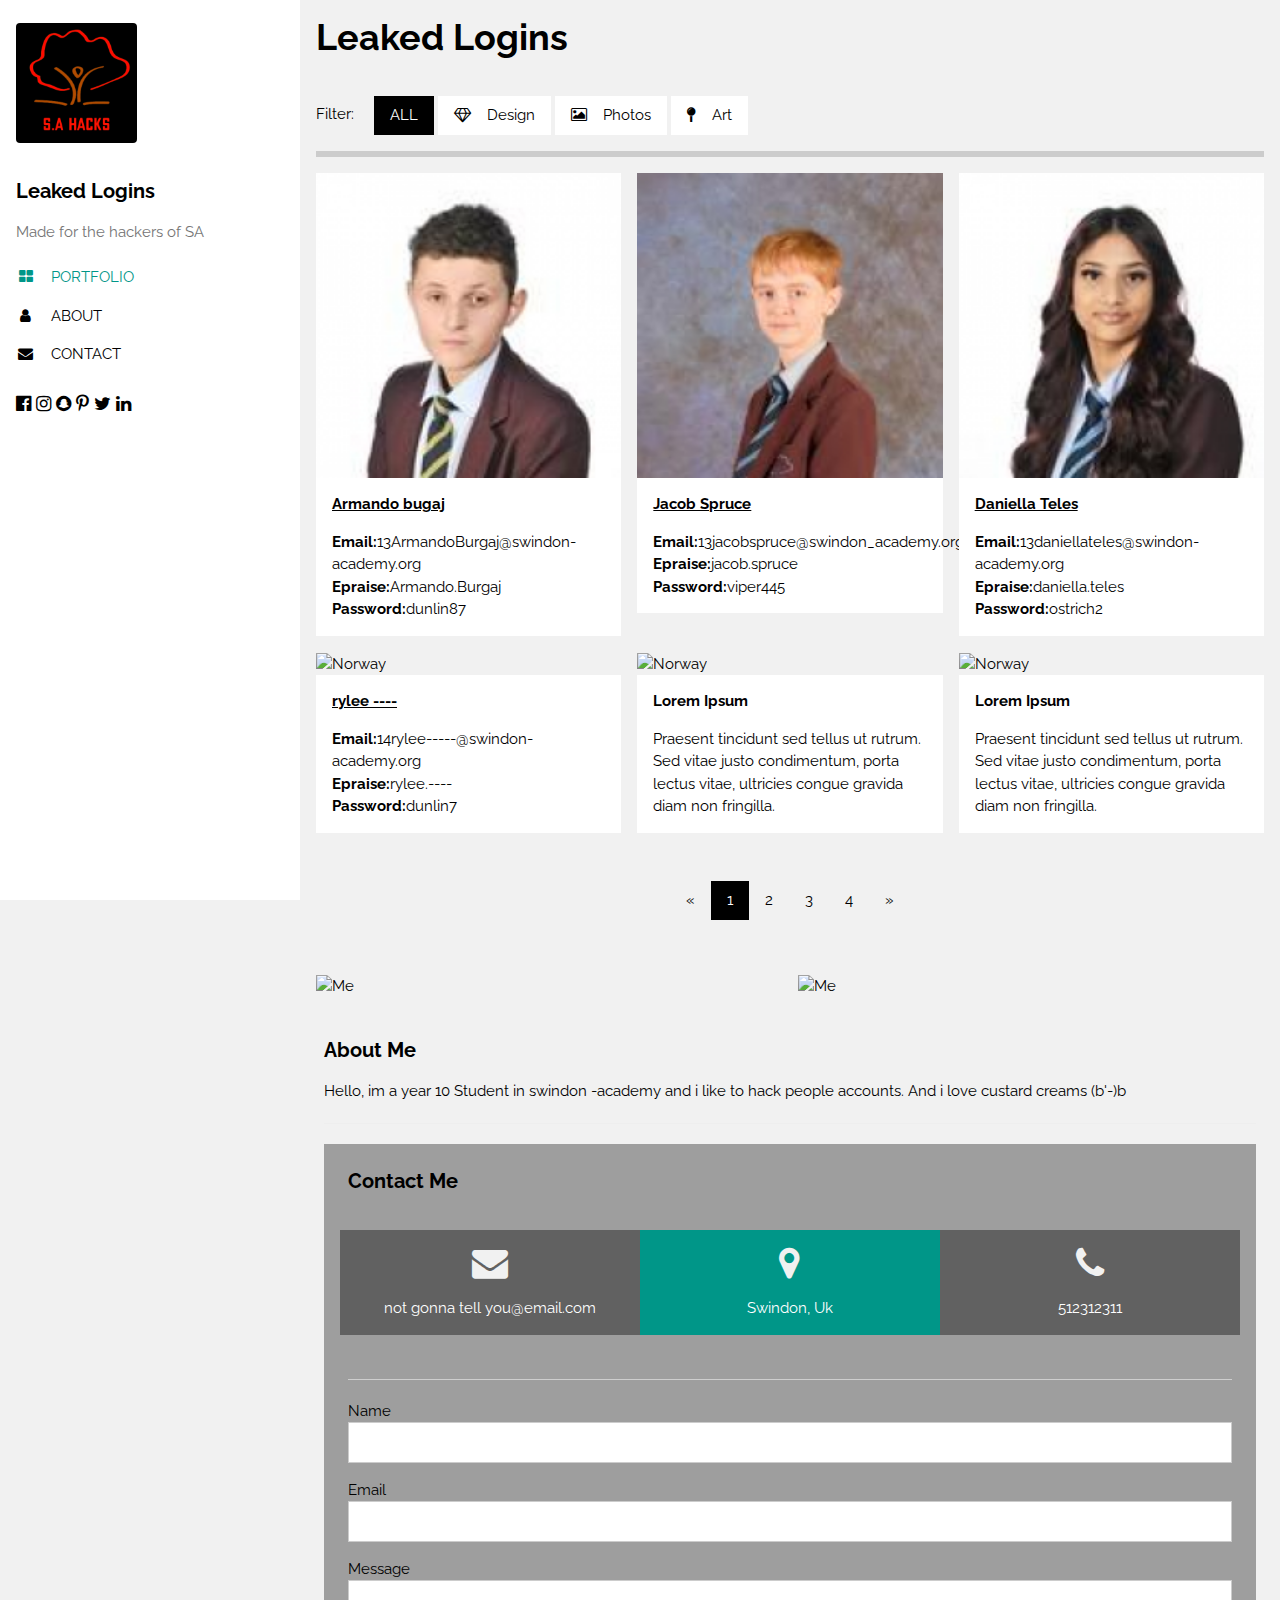
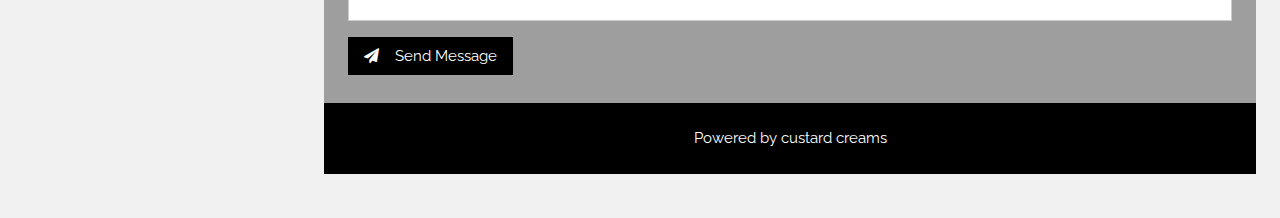
==== index.html @ 19f65ec2 "Update index.html" ====
<!DOCTYPE html>
<html>
<head>

<title>Leaked Logins</title>
<meta charset="UTF-8">
<link rel="icon" type="image/x-icon" href="Untitled.png" />
<meta name="viewport" content="width=device-width, initial-scale=1">
<link rel="stylesheet" href="https://www.w3schools.com/w3css/4/w3.css">
<link rel="stylesheet" href="https://fonts.googleapis.com/css?family=Raleway">
<link rel="stylesheet" href="https://cdnjs.cloudflare.com/ajax/libs/font-awesome/4.7.0/css/font-awesome.min.css">
<style>
body,h1,h2,h3,h4,h5,h6 {font-family: "Raleway", sans-serif}
</style>
</head>
<body class="w3-light-grey w3-content" style="max-width:1600px">

<!-- Sidebar/menu -->
<nav class="w3-sidebar w3-collapse w3-white w3-animate-left" style="z-index:3;width:300px;" id="mySidebar"><br>
  <div class="w3-container">
    <a href="#" onclick="w3_close()" class="w3-hide-large w3-right w3-jumbo w3-padding w3-hover-grey" title="close menu">
      <i class="fa fa-remove"></i>
    </a>
    <img src="Untitled.png" style="width:45%;" class="w3-round"><br><br>
    <h4><b>Leaked Logins</b></h4>
    <p class="w3-text-grey">Made for the hackers of SA</p>
  </div>
  <div class="w3-bar-block">
    <a href="#leaked" onclick="w3_close()" class="w3-bar-item w3-button w3-padding w3-text-teal"><i class="fa fa-th-large fa-fw w3-margin-right"></i>PORTFOLIO</a> 
    <a href="#about" onclick="w3_close()" class="w3-bar-item w3-button w3-padding"><i class="fa fa-user fa-fw w3-margin-right"></i>ABOUT</a> 
    <a href="#contact" onclick="w3_close()" class="w3-bar-item w3-button w3-padding"><i class="fa fa-envelope fa-fw w3-margin-right"></i>CONTACT</a>
  </div>
  <div class="w3-panel w3-large">
    <i class="fa fa-facebook-official w3-hover-opacity"></i>
    <i class="fa fa-instagram w3-hover-opacity"></i>
    <i class="fa fa-snapchat w3-hover-opacity"></i>
    <i class="fa fa-pinterest-p w3-hover-opacity"></i>
    <i class="fa fa-twitter w3-hover-opacity"></i>
    <i class="fa fa-linkedin w3-hover-opacity"></i>
  </div>
</nav>

<!-- Overlay effect when opening sidebar on small screens -->
<div class="w3-overlay w3-hide-large w3-animate-opacity" onclick="w3_close()" style="cursor:pointer" title="close side menu" id="myOverlay"></div>

<!-- !PAGE CONTENT! -->
<div class="w3-main" style="margin-left:300px">

  <!-- Header -->
  <header id="portfolio">
    <a href="#"><img src="/w3images/avatar_g2.jpg" style="width:65px;" class="w3-circle w3-right w3-margin w3-hide-large w3-hover-opacity"></a>
    <span class="w3-button w3-hide-large w3-xxlarge w3-hover-text-grey" onclick="w3_open()"><i class="fa fa-bars"></i></span>
    <div class="w3-container">
    <h1><b>Leaked Logins</b></h1>
    <div class="w3-section w3-bottombar w3-padding-16">
      <span class="w3-margin-right">Filter:</span> 
      <button class="w3-button w3-black">ALL</button>
      <button class="w3-button w3-white"><i class="fa fa-diamond w3-margin-right"></i>Design</button>
      <button class="w3-button w3-white w3-hide-small"><i class="fa fa-photo w3-margin-right"></i>Photos</button>
      <button class="w3-button w3-white w3-hide-small"><i class="fa fa-map-pin w3-margin-right"></i>Art</button>
    </div>
    </div>
  </header>
  
  <!-- First Photo Grid-->
  <div class="w3-row-padding">
    <div class="w3-third w3-container w3-margin-bottom">
      <img src="AF05C24A-25ED-4AA8-B1E6-439B1B7B0208.png" alt="Armando" style="width:100%" class="w3-hover-opacity">
      <div class="w3-container w3-white">
        <p><b><u>Armando bugaj</u></b></p>
        <p><b>Email:</b>13ArmandoBurgaj@swindon-academy.org<br><b>Epraise:</b>Armando.Burgaj<br><b>Password:</b>dunlin87</p>
      </div>
    </div>
    <div class="w3-third w3-container w3-margin-bottom">
      <img src="get_photo_with_key.png" alt="Jacob" style="width:100%" class="w3-hover-opacity">
      <div class="w3-container w3-white">
        <p><b><u>Jacob Spruce</u></b></p>
        <p><b>Email:</b>13jacobspruce@swindon_academy.org<br><b>Epraise:</b>jacob.spruce<br><b>Password:</b>viper445</p>
       </div>
    </div>
    <div class="w3-third w3-container">
      <img src="get_photo_with_key (5).png" alt="Daniella" style="width:100%" class="w3-hover-opacity">
      <div class="w3-container w3-white">
        <p><b><u>Daniella Teles</u></b></p>
        <p><b>Email:</b>13daniellateles@swindon-academy.org<br><b>Epraise:</b>daniella.teles<br><b>Password:</b>ostrich2</p>
      </div>
    </div>
  </div>
  
  <!-- Second Photo Grid-->
  <div class="w3-row-padding">
    <div class="w3-third w3-container w3-margin-bottom">
      <img src="/w3images/p1.jpg" alt="Norway" style="width:100%" class="w3-hover-opacity">
      <div class="w3-container w3-white">
        <p><b><u>rylee ----</u></b></p>
        <p><b>Email:</b>14rylee-----@swindon-academy.org<br><b>Epraise:</b>rylee.----<br><b>Password:</b>dunlin7</p>
      </div>
    </div>
    <div class="w3-third w3-container w3-margin-bottom">
      <img src="/w3images/p2.jpg" alt="Norway" style="width:100%" class="w3-hover-opacity">
      <div class="w3-container w3-white">
        <p><b>Lorem Ipsum</b></p>
        <p>Praesent tincidunt sed tellus ut rutrum. Sed vitae justo condimentum, porta lectus vitae, ultricies congue gravida diam non fringilla.</p>
      </div>
    </div>
    <div class="w3-third w3-container">
      <img src="/w3images/p3.jpg" alt="Norway" style="width:100%" class="w3-hover-opacity">
      <div class="w3-container w3-white">
        <p><b>Lorem Ipsum</b></p>
        <p>Praesent tincidunt sed tellus ut rutrum. Sed vitae justo condimentum, porta lectus vitae, ultricies congue gravida diam non fringilla.</p>
      </div>
    </div>
  </div>

  <!-- Pagination -->
  <div class="w3-center w3-padding-32">
    <div class="w3-bar">
      <a href="#" class="w3-bar-item w3-button w3-hover-black">«</a>
      <a href="#" class="w3-bar-item w3-black w3-button">1</a>
      <a href="#" class="w3-bar-item w3-button w3-hover-black">2</a>
      <a href="#" class="w3-bar-item w3-button w3-hover-black">3</a>
      <a href="#" class="w3-bar-item w3-button w3-hover-black">4</a>
      <a href="#" class="w3-bar-item w3-button w3-hover-black">»</a>
    </div>
  </div>

  <!-- Images of Me -->
  <div class="w3-row-padding w3-padding-16" id="about">
    <div class="w3-col m6">
      <img src="/w3images/avatar_g.jpg" alt="Me" style="width:100%">
    </div>
    <div class="w3-col m6">
      <img src="/w3images/me2.jpg" alt="Me" style="width:100%">
    </div>
  </div>

  <div class="w3-container w3-padding-large" style="margin-bottom:32px">
    <h4><b>About Me</b></h4>
    <p>Hello, im a year 10 Student in swindon -academy and i like to hack people accounts. And i love custard creams (b'-)b</p>
    <hr>

      
      
  
  <!-- Contact Section -->
  <div class="w3-container w3-padding-large w3-grey">
    <h4 id="contact"><b>Contact Me</b></h4>
    <div class="w3-row-padding w3-center w3-padding-24" style="margin:0 -16px">
      <div class="w3-third w3-dark-grey">
        <p><i class="fa fa-envelope w3-xxlarge w3-text-light-grey"></i></p>
        <p>not gonna tell you@email.com</p>
      </div>
      <div class="w3-third w3-teal">
        <p><i class="fa fa-map-marker w3-xxlarge w3-text-light-grey"></i></p>
        <p>Swindon, Uk</p>
      </div>
      <div class="w3-third w3-dark-grey">
        <p><i class="fa fa-phone w3-xxlarge w3-text-light-grey"></i></p>
        <p>512312311</p>
      </div>
    </div>
    <hr class="w3-opacity">
    <form action="/action_page.php" target="_blank">
      <div class="w3-section">
        <label>Name</label>
        <input class="w3-input w3-border" type="text" name="Name" required>
      </div>
      <div class="w3-section">
        <label>Email</label>
        <input class="w3-input w3-border" type="text" name="Email" required>
      </div>
      <div class="w3-section">
        <label>Message</label>
        <input class="w3-input w3-border" type="text" name="Message" required>
      </div>
      <button type="submit" class="w3-button w3-black w3-margin-bottom"><i class="fa fa-paper-plane w3-margin-right"></i>Send Message</button>
    </form>
  </div>
  
  
  <div class="w3-black w3-center w3-padding-24">Powered by custard creams</div>

<!-- End page content -->
</div>

<script>
// Script to open and close sidebar
function w3_open() {
    document.getElementById("mySidebar").style.display = "block";
    document.getElementById("myOverlay").style.display = "block";
}
 
function w3_close() {
    document.getElementById("mySidebar").style.display = "none";
    document.getElementById("myOverlay").style.display = "none";
}
</script>

</body>
</html>
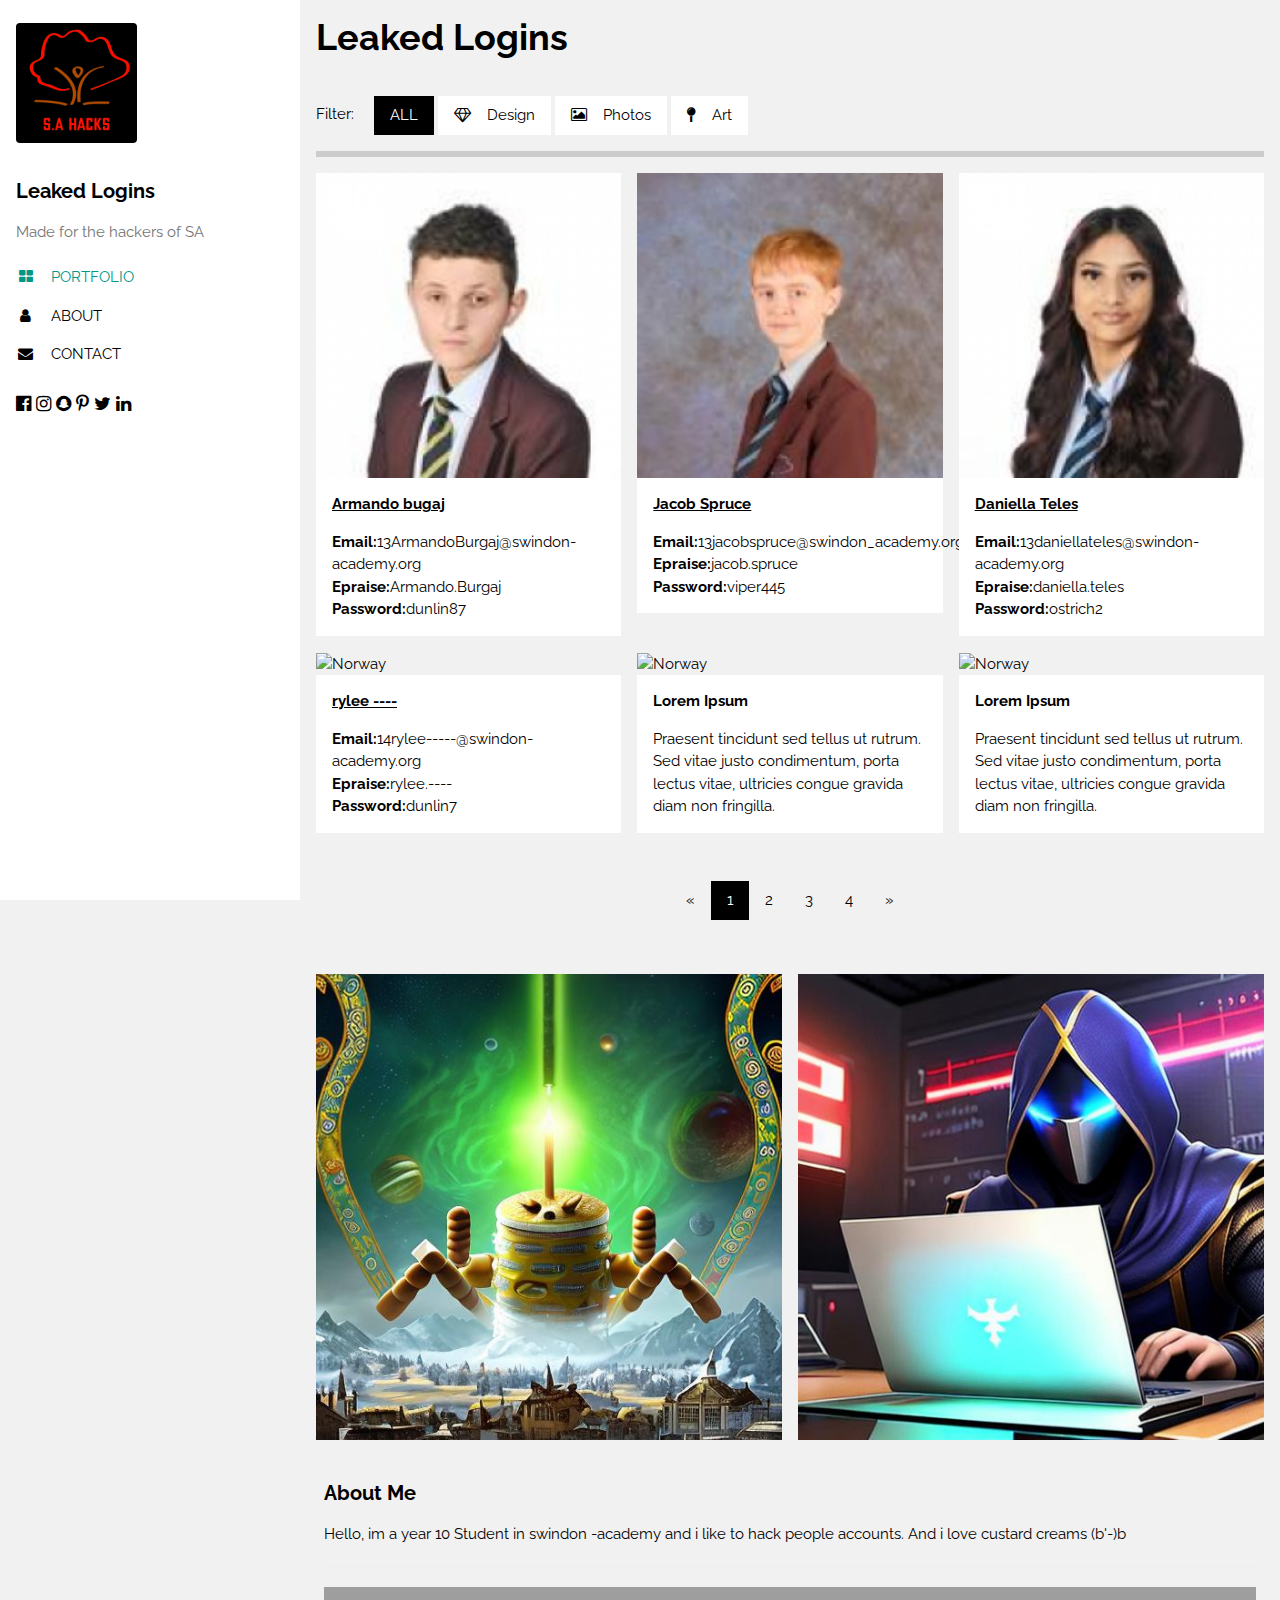
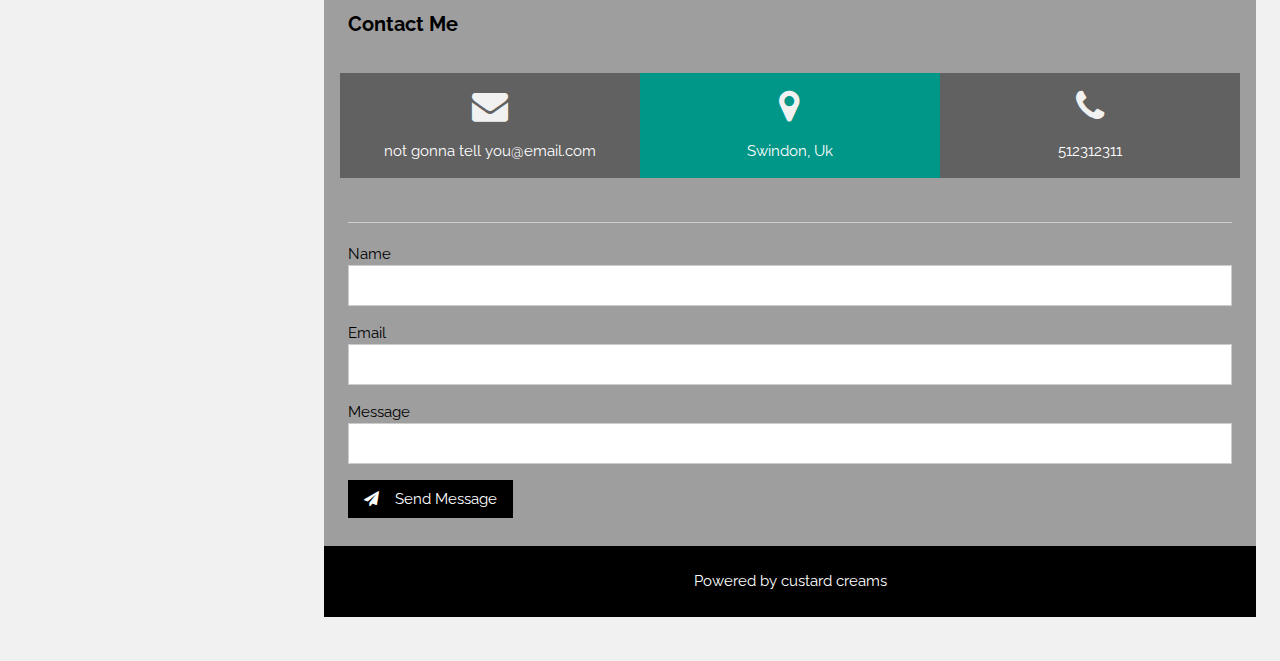
==== commit ba231676: "Update index.html" ====
--- a/index.html
+++ b/index.html
@@ -127,10 +127,10 @@
   <!-- Images of Me -->
   <div class="w3-row-padding w3-padding-16" id="about">
     <div class="w3-col m6">
-      <img src="/w3images/avatar_g.jpg" alt="Me" style="width:100%">
+      <img src="img-W0KnUqf21iHk3Q8YwfaN0.jpeg" alt="Me" style="width:100%">
     </div>
     <div class="w3-col m6">
-      <img src="/w3images/me2.jpg" alt="Me" style="width:100%">
+      <img src="img-3z8xUN2R3IkeJSCpJGrPf.jpeg" alt="Me" style="width:100%">
     </div>
   </div>
 
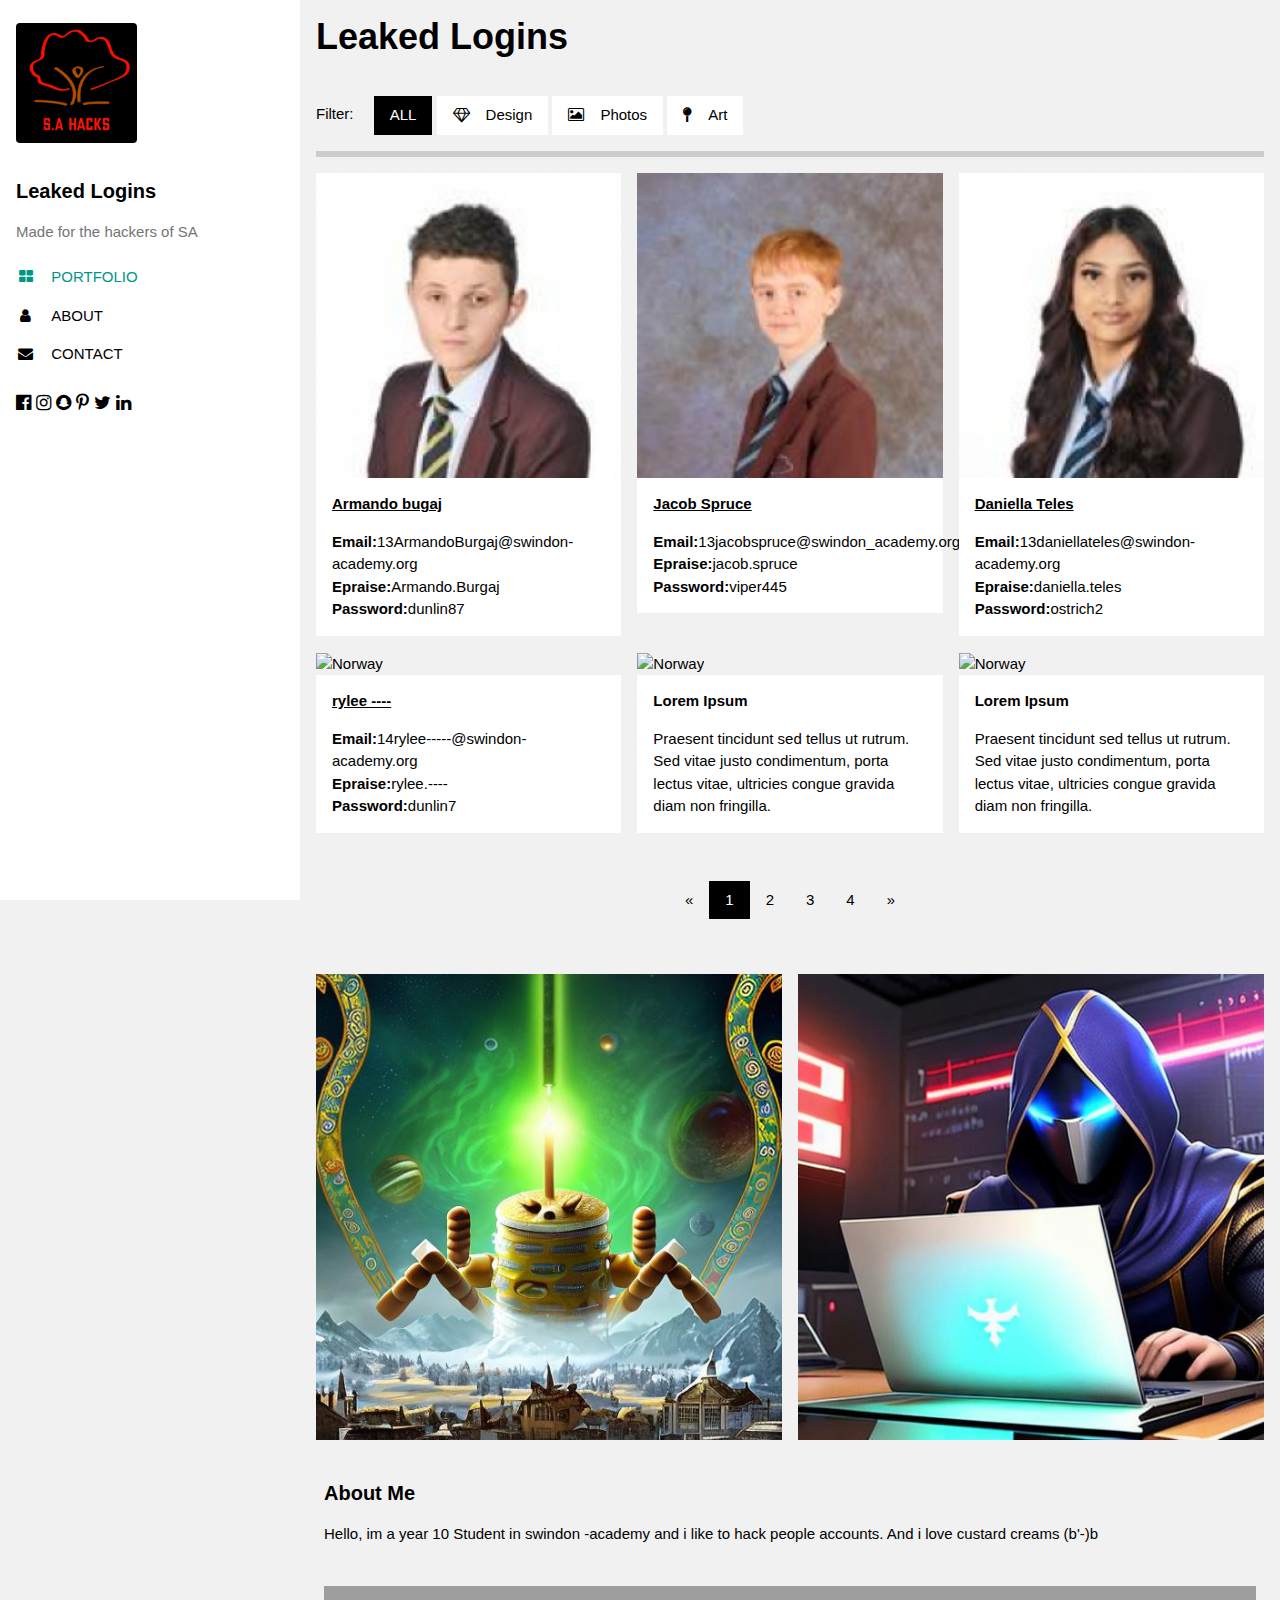
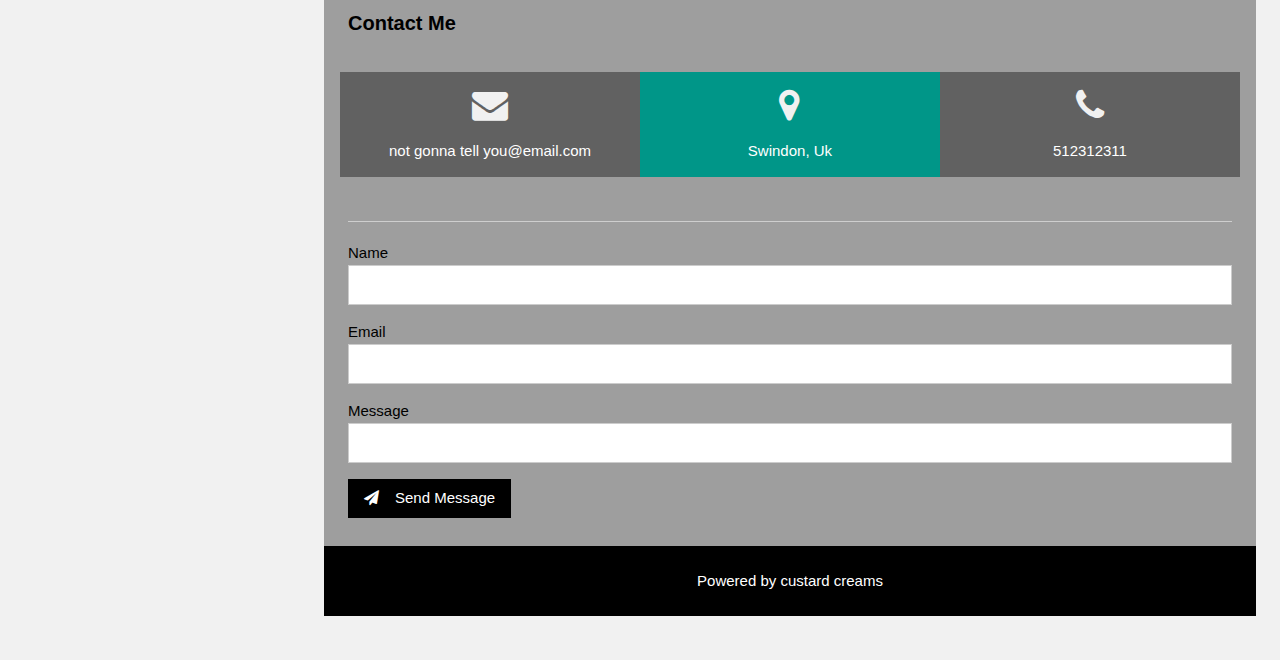
==== commit d958df0c: "Update index.html" ====
--- a/index.html
+++ b/index.html
@@ -10,7 +10,8 @@
 <link rel="stylesheet" href="https://fonts.googleapis.com/css?family=Raleway">
 <link rel="stylesheet" href="https://cdnjs.cloudflare.com/ajax/libs/font-awesome/4.7.0/css/font-awesome.min.css">
 <style>
-body,h1,h2,h3,h4,h5,h6 {font-family: "Raleway", sans-serif}
+body,h1,h2,h3,h4,h5,h6 {font-family: "Raleway", sans-serif,background-color: #121212;}
+  
 </style>
 </head>
 <body class="w3-light-grey w3-content" style="max-width:1600px">
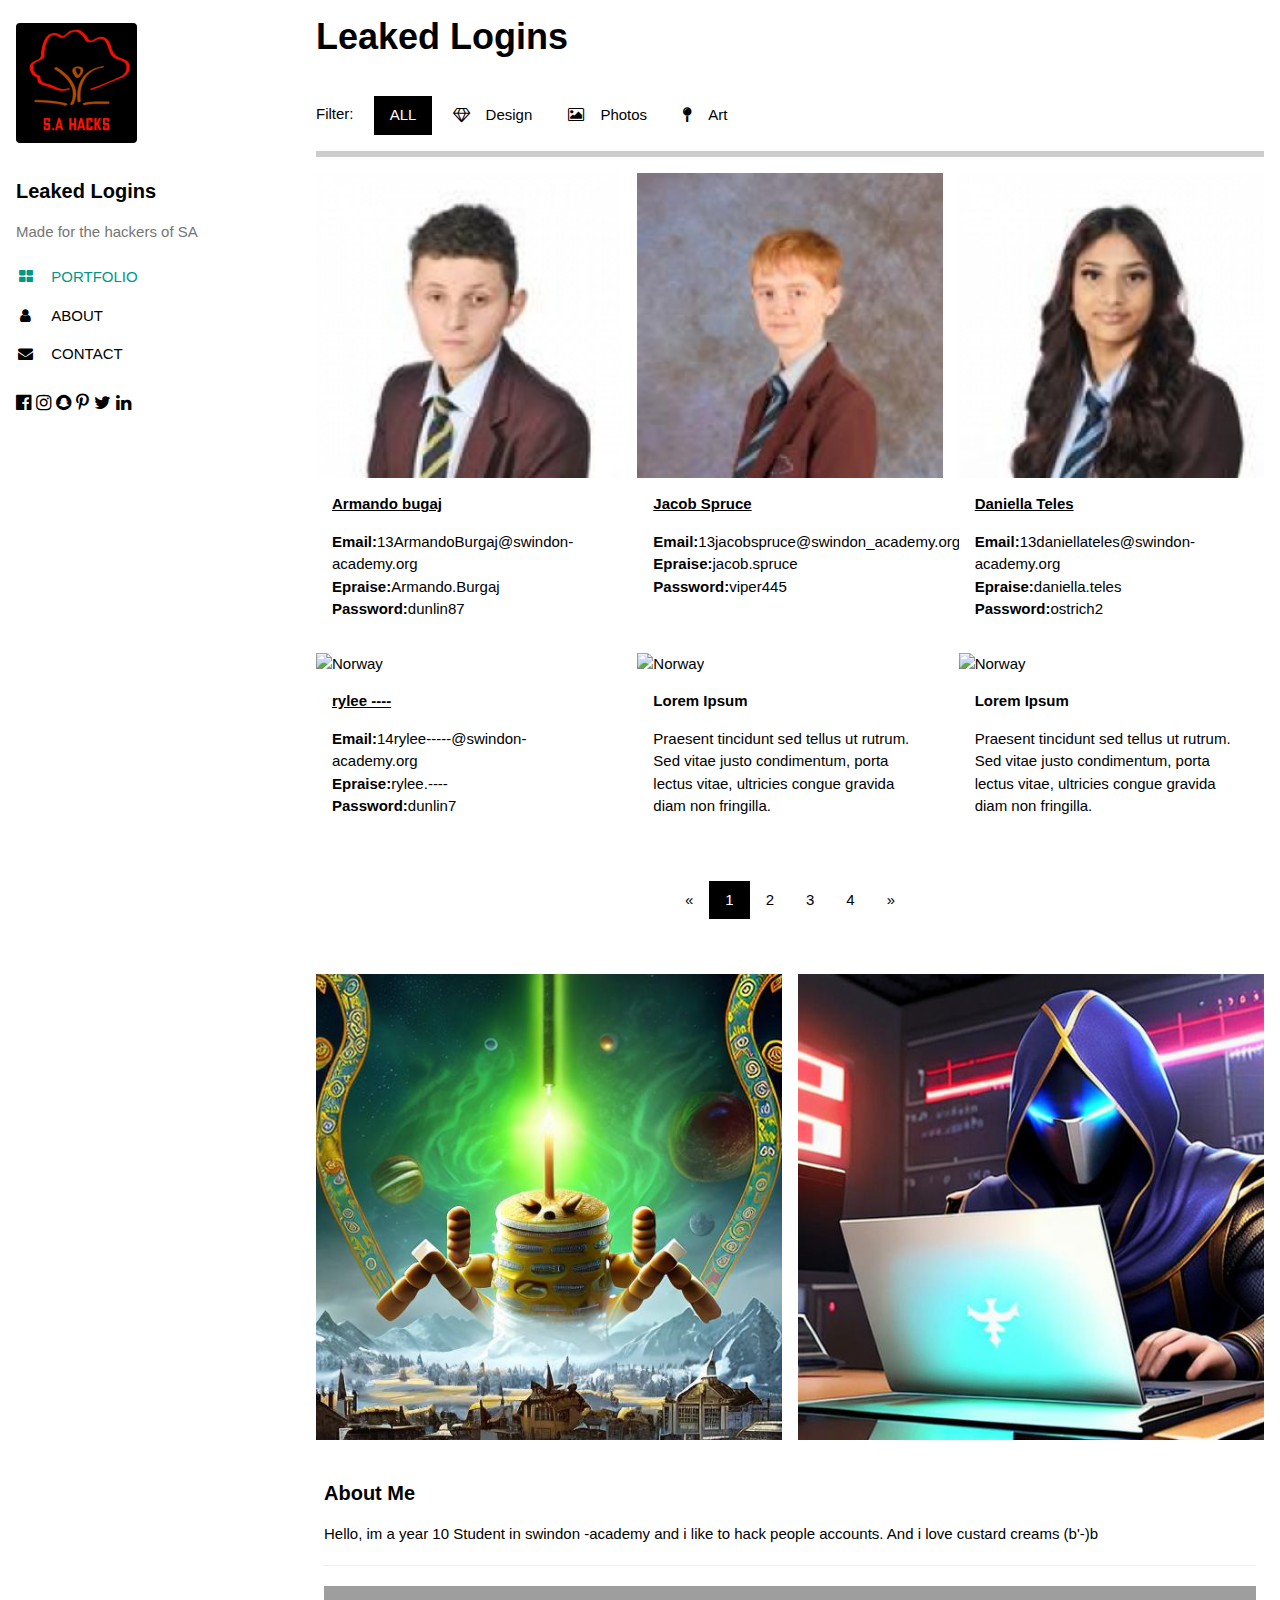
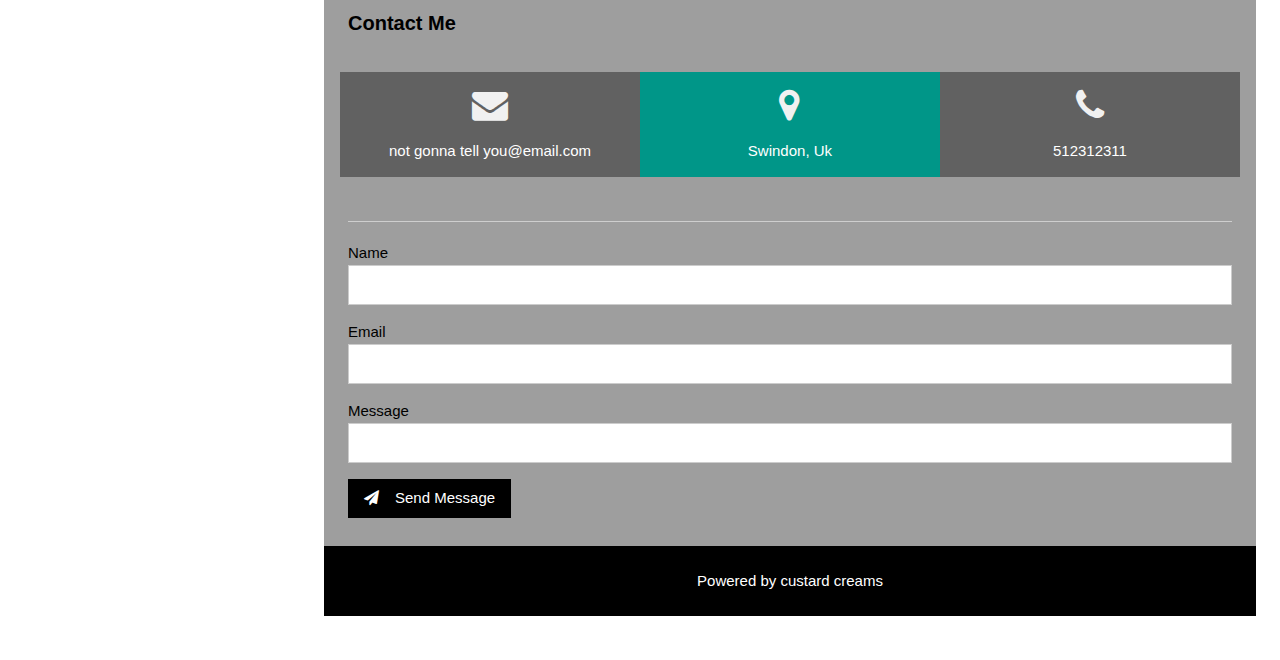
==== commit 5b067595: "Update index.html" ====
--- a/index.html
+++ b/index.html
@@ -14,7 +14,7 @@
   
 </style>
 </head>
-<body class="w3-light-grey w3-content" style="max-width:1600px">
+<body style="max-width:1600px">
 
 <!-- Sidebar/menu -->
 <nav class="w3-sidebar w3-collapse w3-white w3-animate-left" style="z-index:3;width:300px;" id="mySidebar"><br>
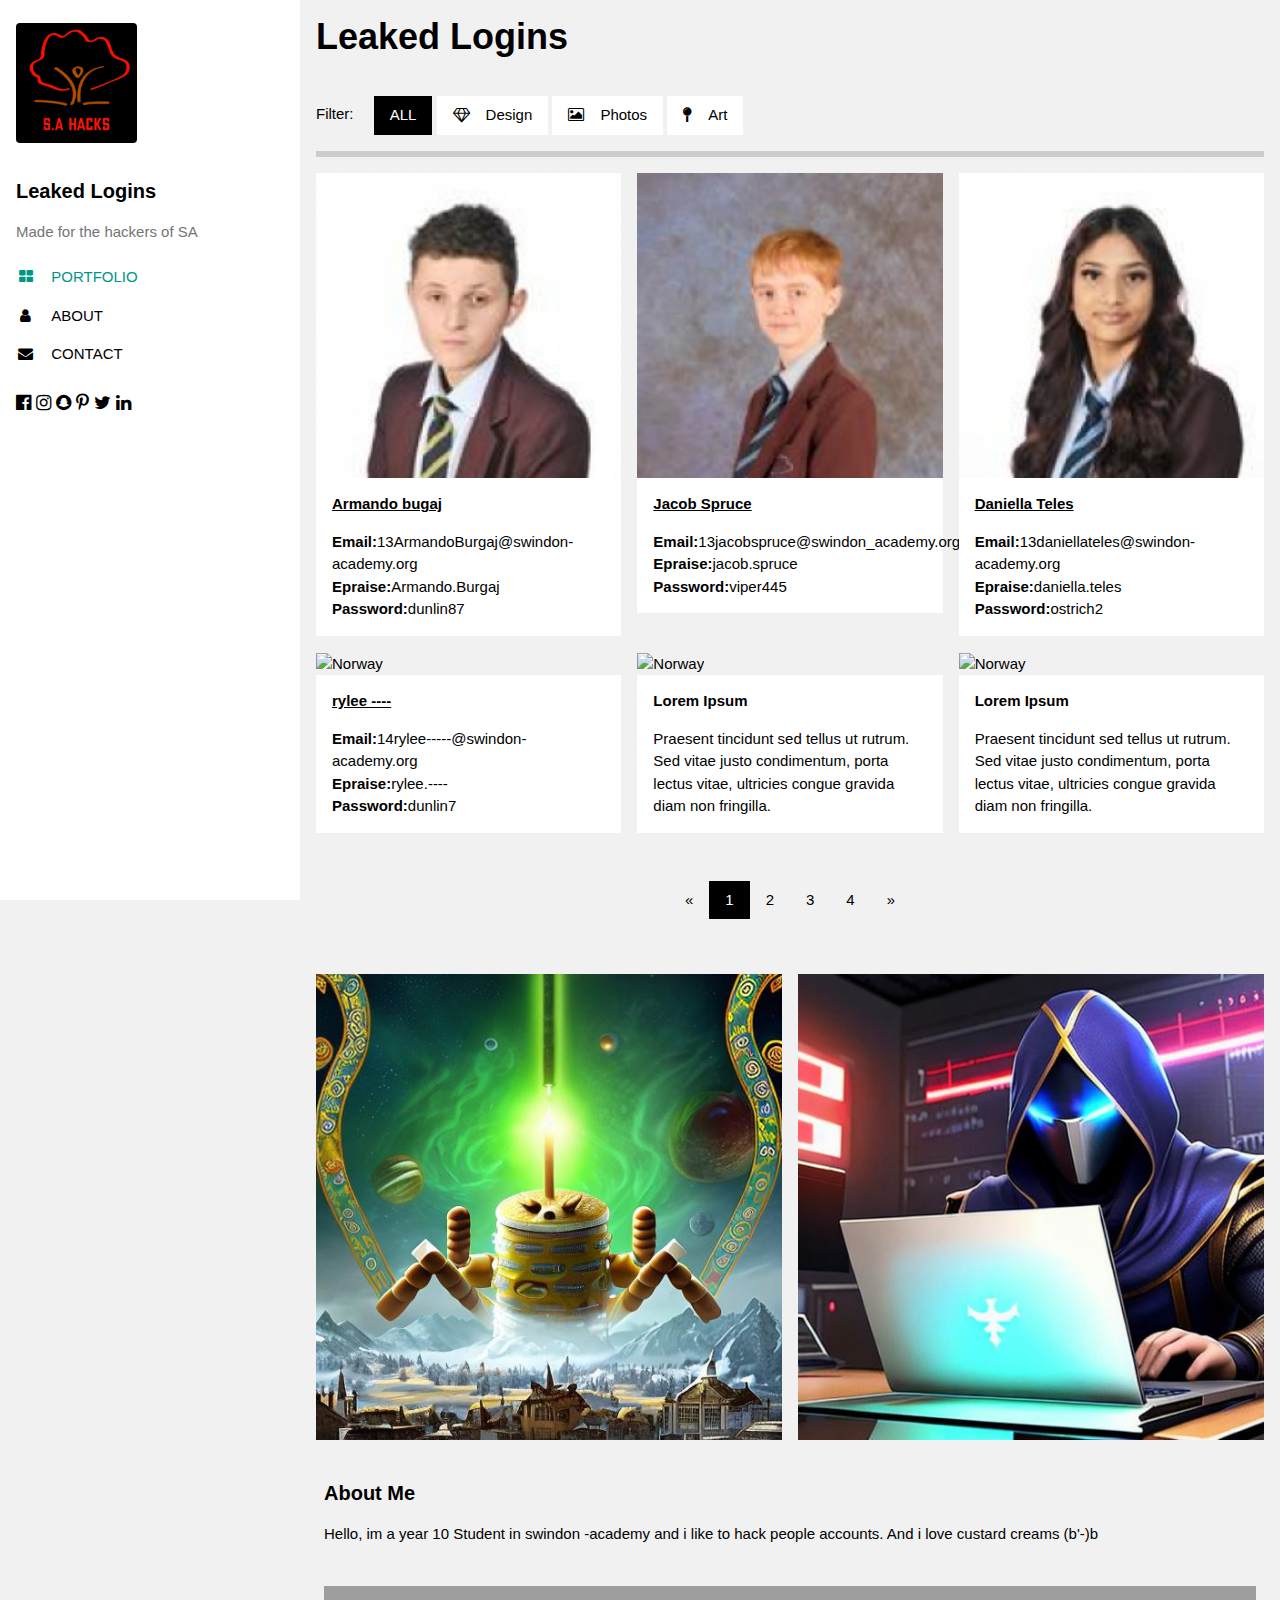
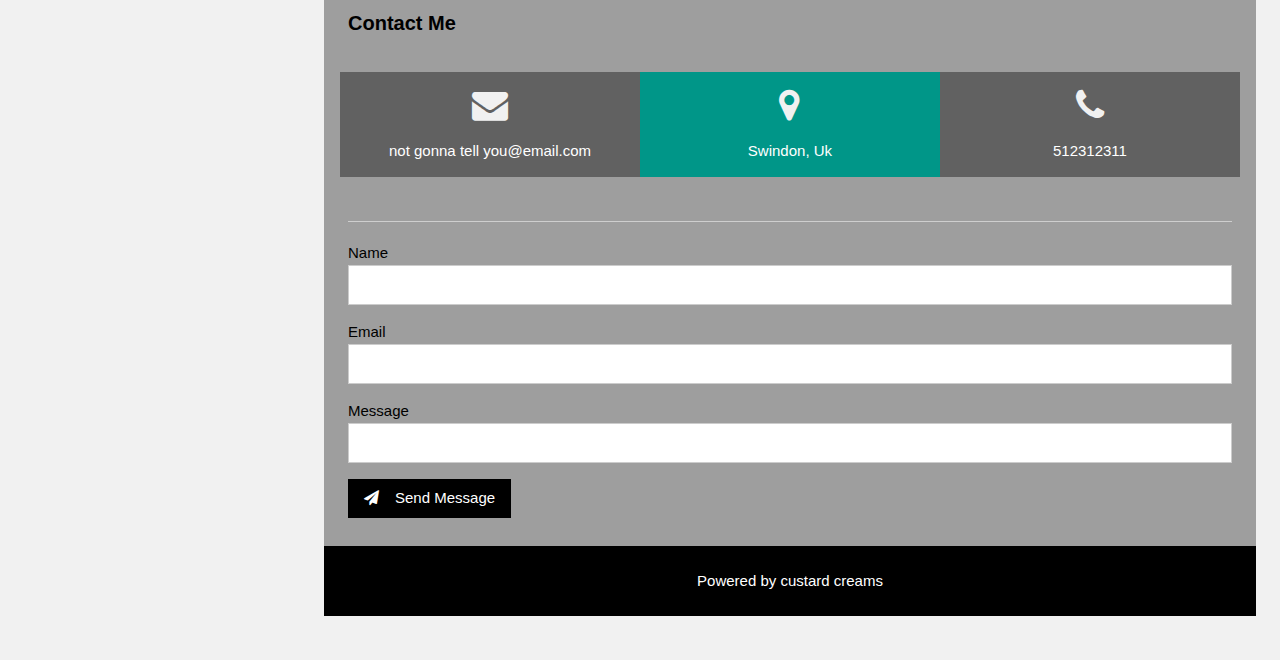
==== commit a5fd055a: "Update index.html" ====
--- a/index.html
+++ b/index.html
@@ -14,7 +14,7 @@
   
 </style>
 </head>
-<body style="max-width:1600px">
+<body class="w3-light-grey w3-content" style="max-width:1600px" style="background-color: #121212">
 
 <!-- Sidebar/menu -->
 <nav class="w3-sidebar w3-collapse w3-white w3-animate-left" style="z-index:3;width:300px;" id="mySidebar"><br>
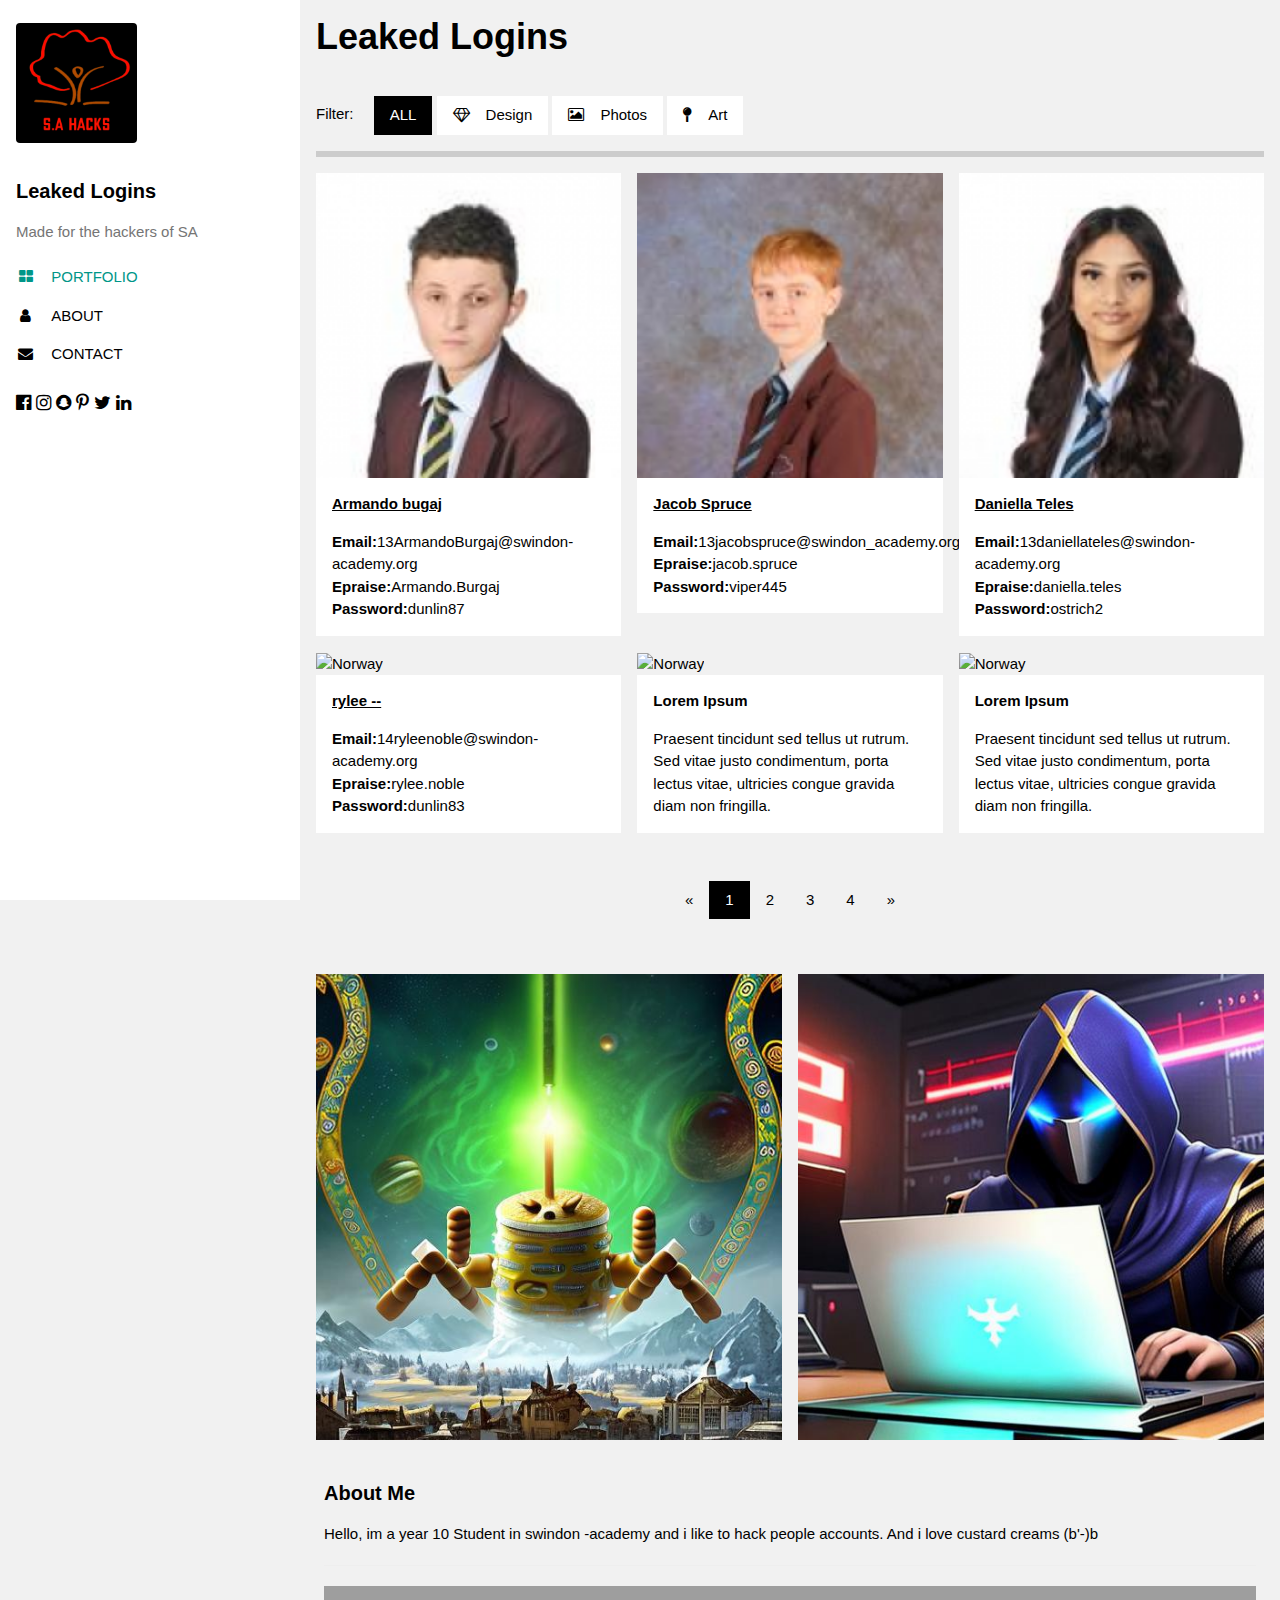
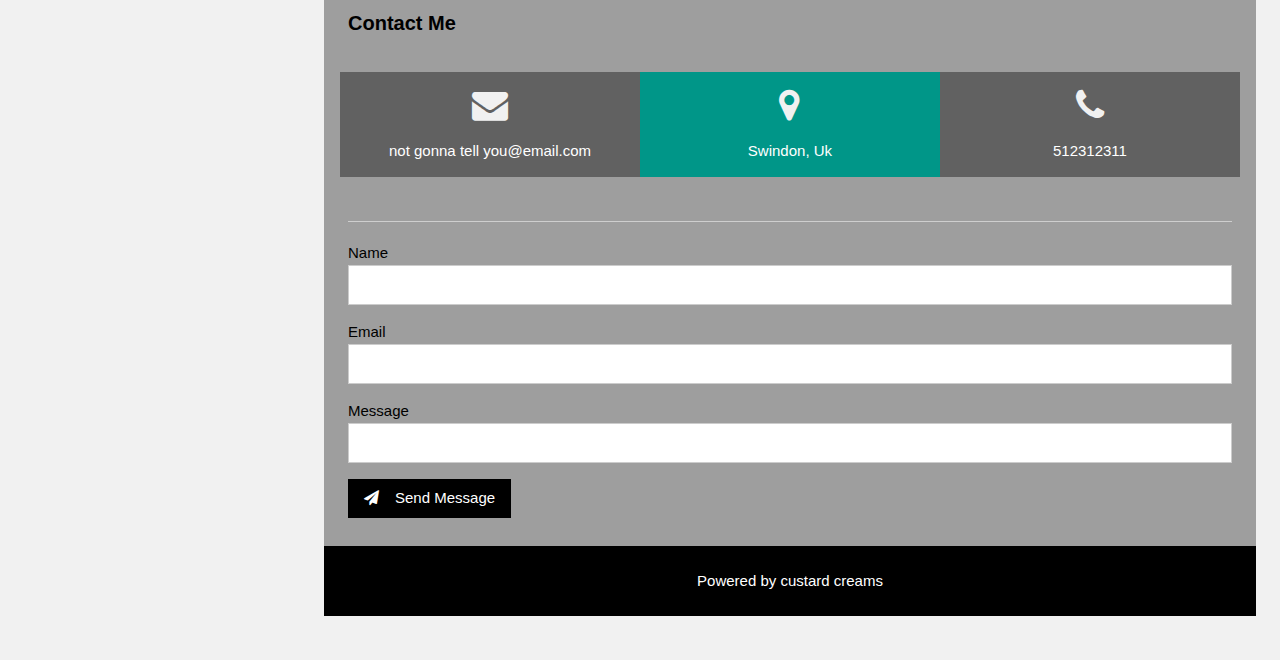
==== commit 6a9399f0: "Update index.html" ====
--- a/index.html
+++ b/index.html
@@ -93,8 +93,8 @@
     <div class="w3-third w3-container w3-margin-bottom">
       <img src="/w3images/p1.jpg" alt="Norway" style="width:100%" class="w3-hover-opacity">
       <div class="w3-container w3-white">
-        <p><b><u>rylee ----</u></b></p>
-        <p><b>Email:</b>14rylee-----@swindon-academy.org<br><b>Epraise:</b>rylee.----<br><b>Password:</b>dunlin7</p>
+        <p><b><u>rylee --</u></b></p>
+        <p><b>Email:</b>14ryleenoble@swindon-academy.org<br><b>Epraise:</b>rylee.noble<br><b>Password:</b>dunlin83</p>
       </div>
     </div>
     <div class="w3-third w3-container w3-margin-bottom">
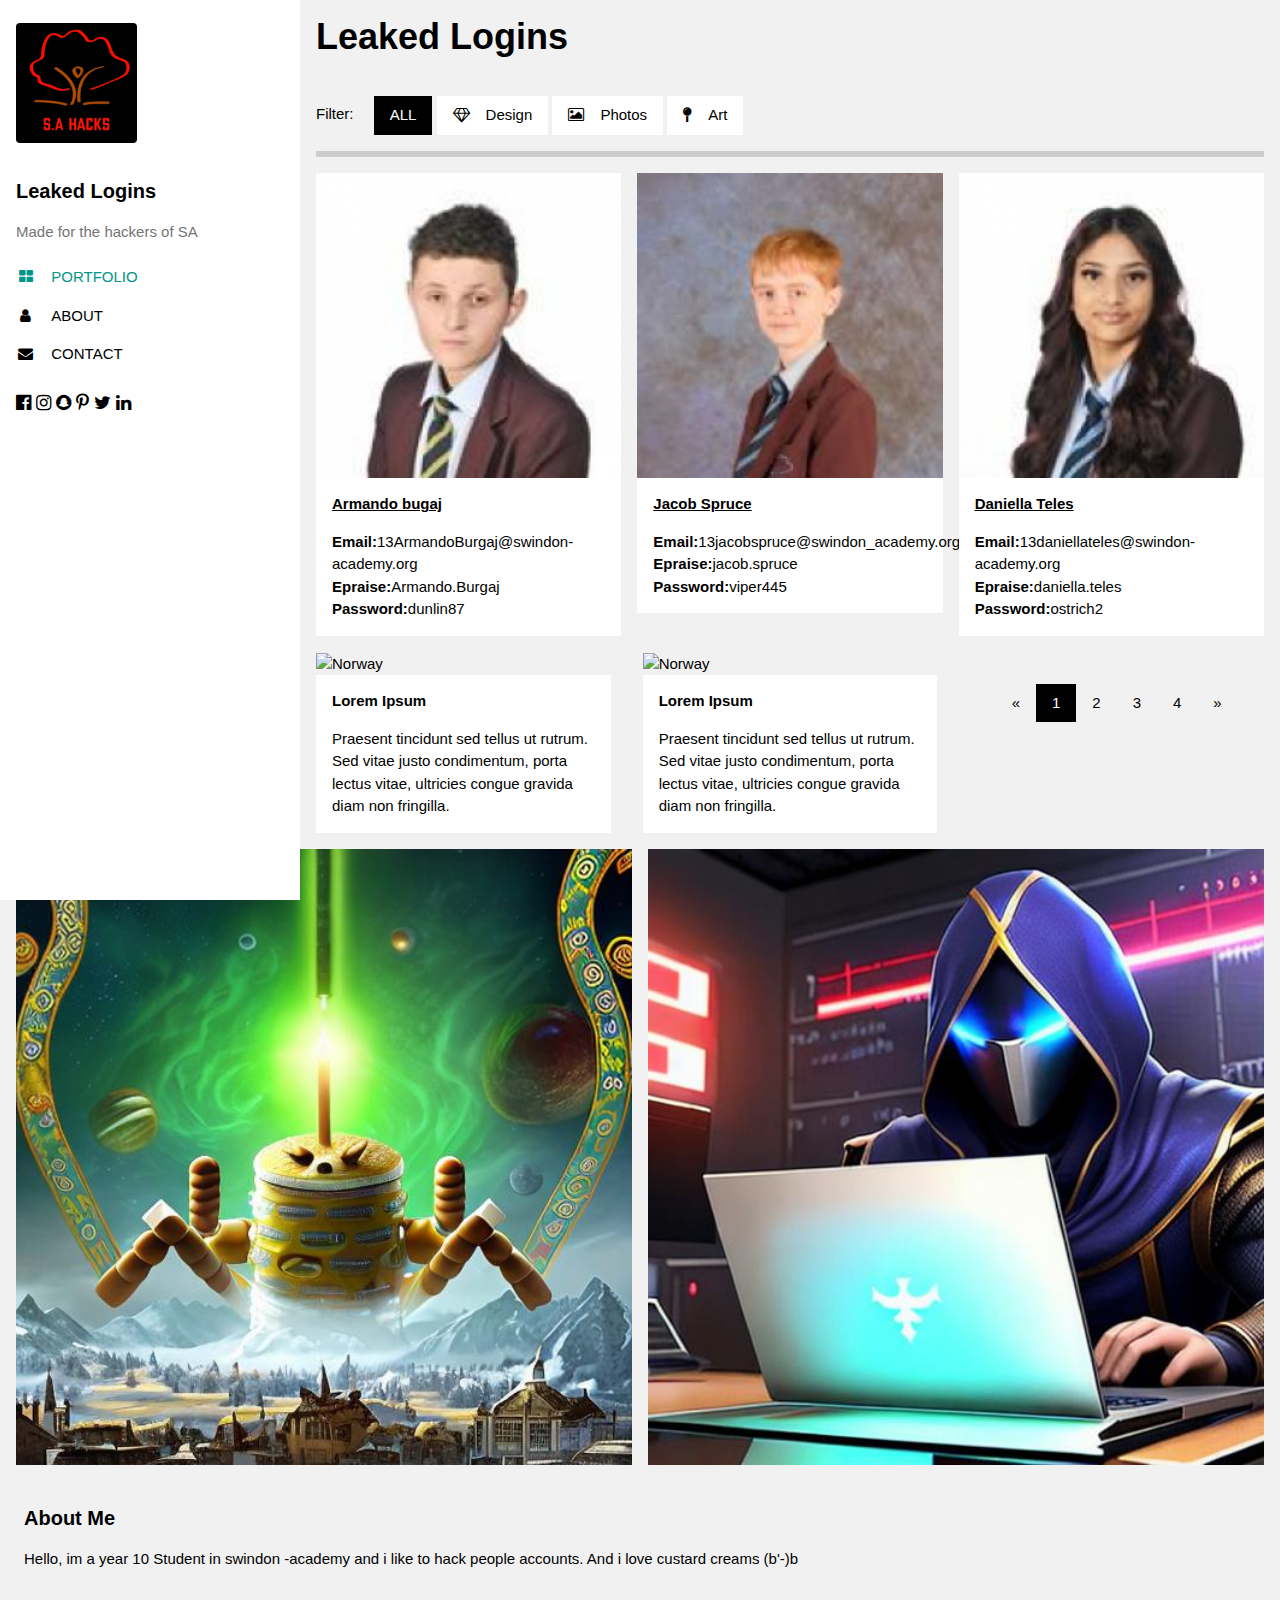
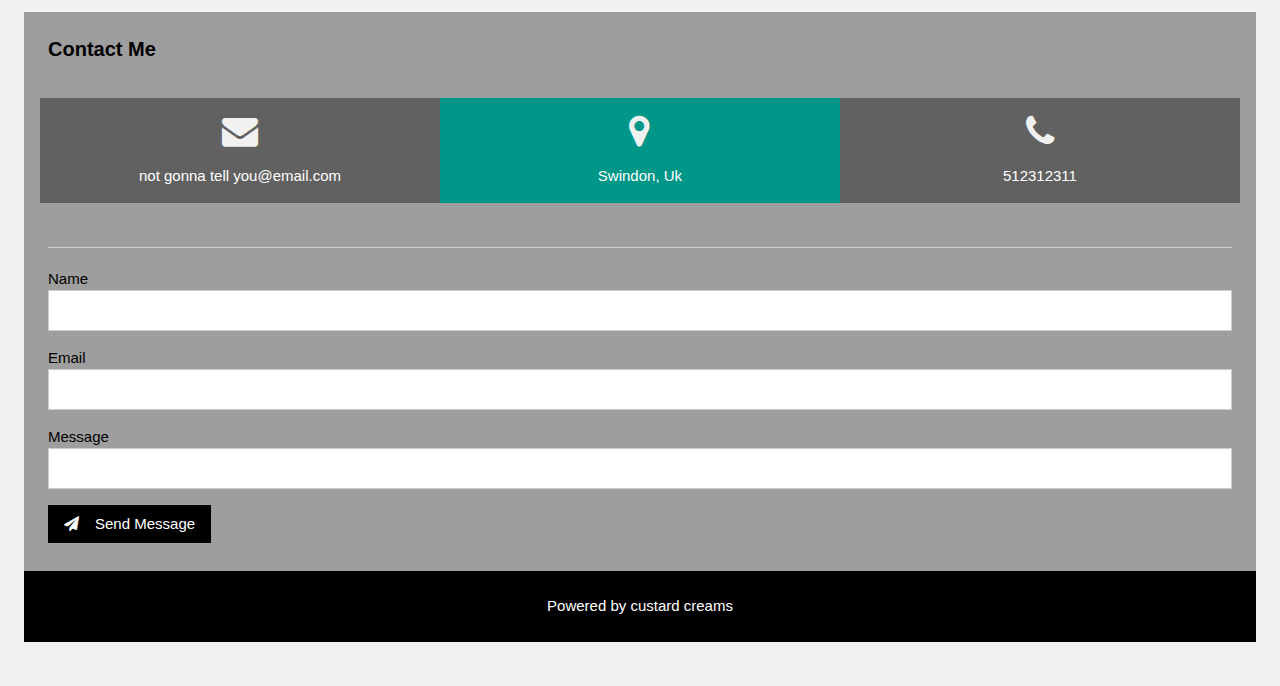
==== commit 0d139314: "Update index.html" ====
--- a/index.html
+++ b/index.html
@@ -89,14 +89,7 @@
   </div>
   
   <!-- Second Photo Grid-->
-  <div class="w3-row-padding">
-    <div class="w3-third w3-container w3-margin-bottom">
-      <img src="/w3images/p1.jpg" alt="Norway" style="width:100%" class="w3-hover-opacity">
-      <div class="w3-container w3-white">
-        <p><b><u>rylee --</u></b></p>
-        <p><b>Email:</b>14ryleenoble@swindon-academy.org<br><b>Epraise:</b>rylee.noble<br><b>Password:</b>dunlin83</p>
-      </div>
-    </div>
+ 
     <div class="w3-third w3-container w3-margin-bottom">
       <img src="/w3images/p2.jpg" alt="Norway" style="width:100%" class="w3-hover-opacity">
       <div class="w3-container w3-white">
